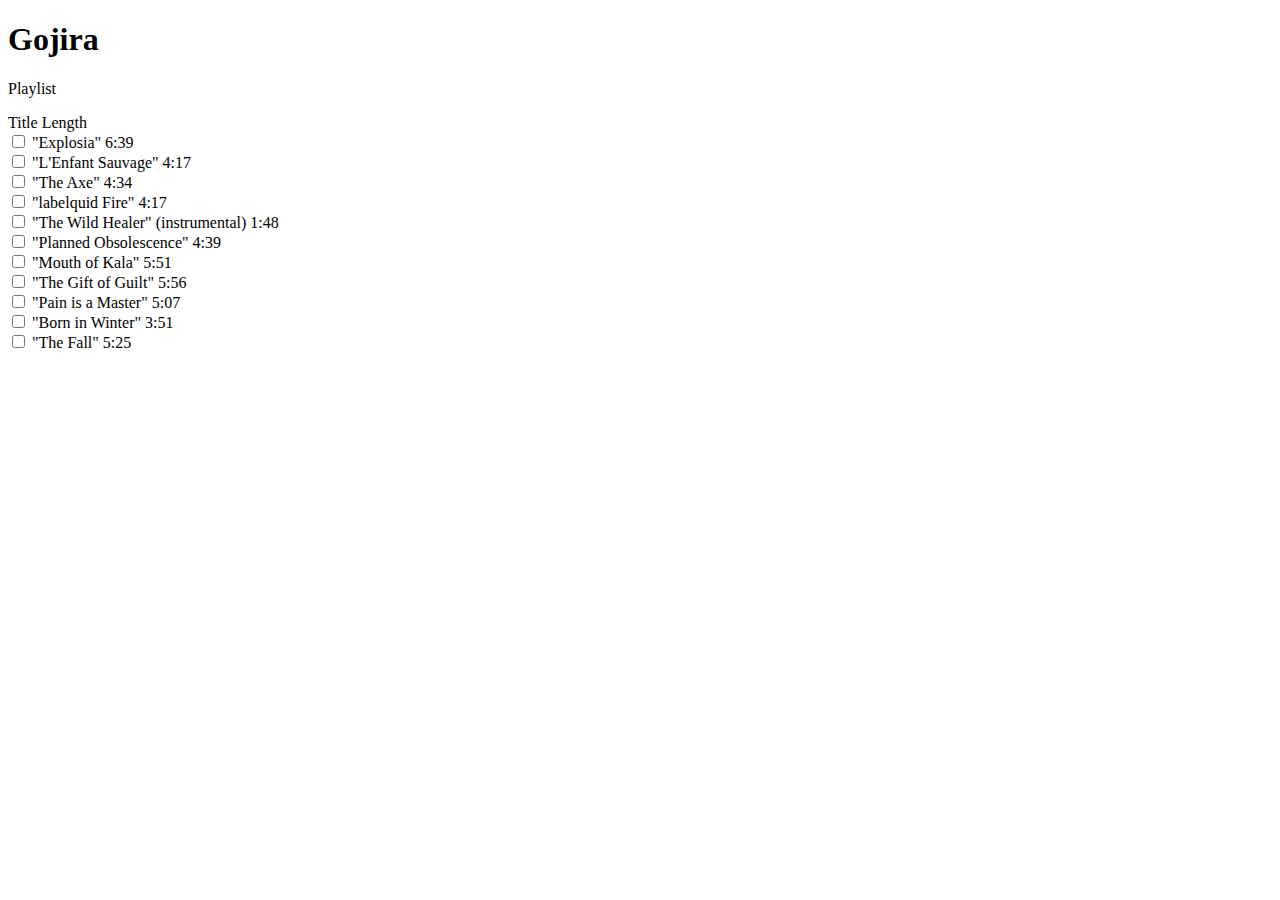
==== index.html @ 8d195bd8 "add working dragdrop function with keyboard" ====
<!DOCTYPE html>
<html lang="en">
<head>
    <meta charset="UTF-8">
    <meta name="viewport" content="width=device-width, initial-scale=1.0">
    <link rel="stylesheet" href="style.css">
    <title>Playlist Gojira</title>
</head>
<body>
    <h1>Gojira</h1>
    <p>Playlist</p>

    Title	Length
    <section>
        <label>
            <input type="checkbox" name="Explosia" id="Explosia">
            "Explosia"
            <span>6:39</span>
        </label>
        <label>
            <input type="checkbox" name="L'Enfant Sauvage" id="L'Enfant Sauvage">
            "L'Enfant Sauvage"
            <span>4:17</span>
        </label>
        <label>
            <input type="checkbox" name="The Axe" id="The Axe">
            "The Axe"
            <span>4:34</span>
        </label>
        <label>
            <input type="checkbox" name="labelquid Fire" id="labelquid Fire">
            "labelquid Fire"
            <span>4:17</span>
        </label>
        <label>
            <input type="checkbox" name="The Wild Healer" (instrumental) id="The Wild Healer" (instrumental)>
            "The Wild Healer" (instrumental)
            <span>1:48</span>
        </label>
        <label>
            <input type="checkbox" name="Planned Obsolescence" id="Planned Obsolescence">
            "Planned Obsolescence"
            <span>4:39</span>
        </label>
        <label>
            <input type="checkbox" name="Mouth of Kala" id="Mouth of Kala">
            "Mouth of Kala"
            <span>5:51</span>
        </label>
        <label>
            <input type="checkbox" name="The Gift of Guilt" id="The Gift of Guilt">
            "The Gift of Guilt"
            <span>5:56</span>
        </label>
        <label>
            <input type="checkbox" name="Pain is a Master" id="Pain is a Master">
            "Pain is a Master"
            <span>5:07</span>
        </label>
        <label>
            <input type="checkbox" name="Born in Winter" id="Born in Winter">
            "Born in Winter"
            <span>3:51</span>
        </label>
        <label>
            <input type="checkbox" name="The Fall" id="The Fall">
            "The Fall"
            <span>5:25</span>
        </label>
    </section>
    <script src="main.js"></script>
</body>
</html>
---- style.css ----
input[type="checkbox"]:focus-within,
input[type="checkbox"]:focus{
    box-shadow: 0 0 0 3px rgba(66,153,225,.5);
}

section {
    display: flex;
    flex-direction: column;
}

label {
    background-color: #fff;
}
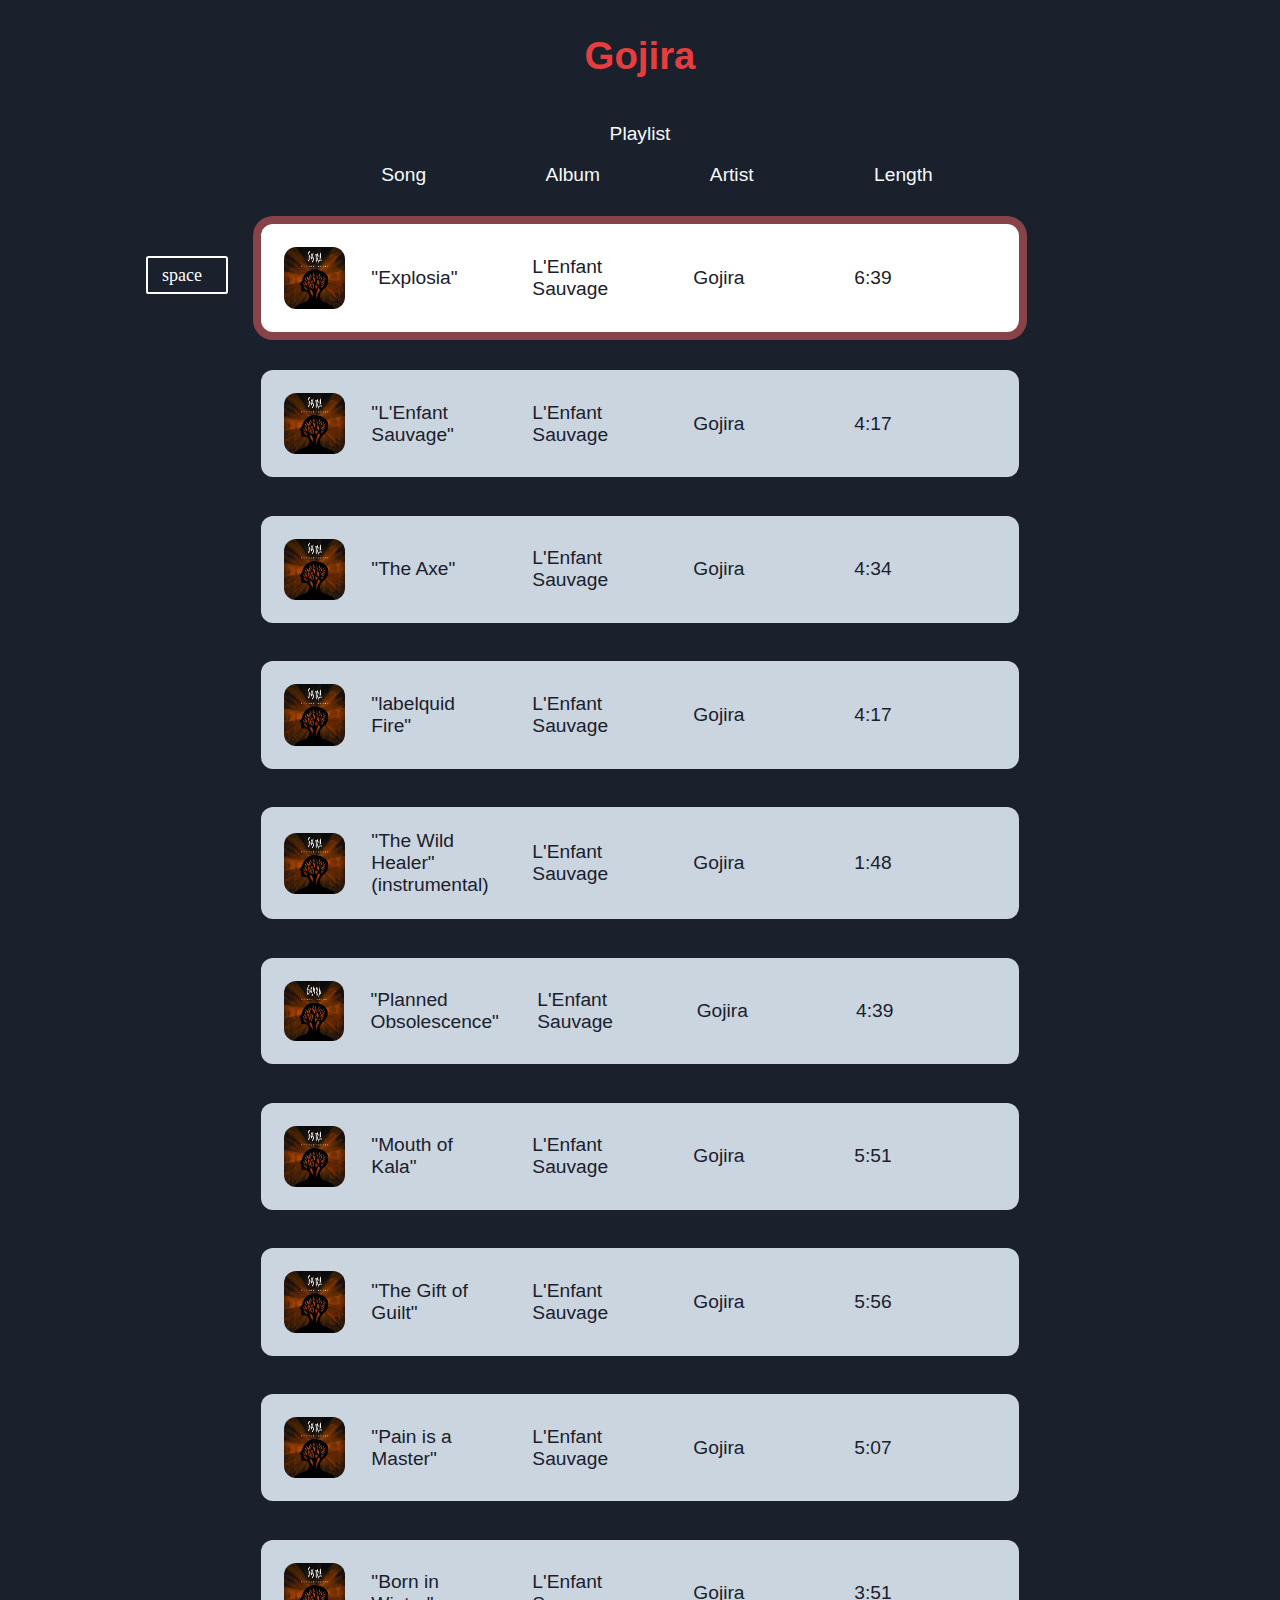
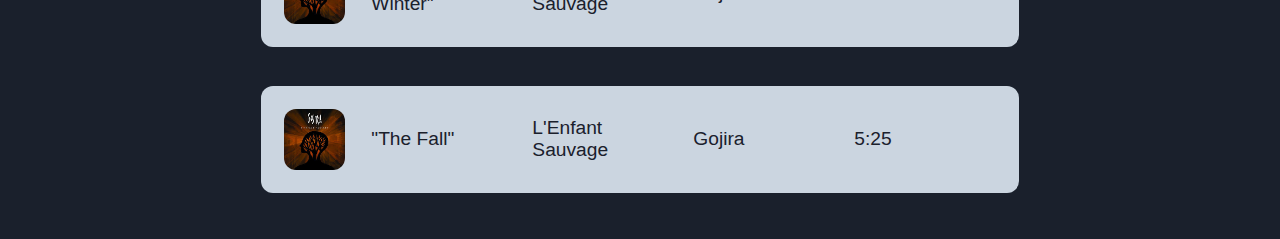
==== commit acfc1a36: "edit styling and add click event" ====
--- a/index.html
+++ b/index.html
@@ -1,73 +1,139 @@
 <!DOCTYPE html>
 <html lang="en">
+
 <head>
     <meta charset="UTF-8">
     <meta name="viewport" content="width=device-width, initial-scale=1.0">
     <link rel="stylesheet" href="style.css">
     <title>Playlist Gojira</title>
 </head>
+
 <body>
-    <h1>Gojira</h1>
-    <p>Playlist</p>
+    <main>
+        <h1>Gojira</h1>
+        <p>Playlist</p>
 
-    Title	Length
-    <section>
-        <label>
-            <input type="checkbox" name="Explosia" id="Explosia">
-            "Explosia"
-            <span>6:39</span>
-        </label>
-        <label>
-            <input type="checkbox" name="L'Enfant Sauvage" id="L'Enfant Sauvage">
-            "L'Enfant Sauvage"
-            <span>4:17</span>
-        </label>
-        <label>
-            <input type="checkbox" name="The Axe" id="The Axe">
-            "The Axe"
-            <span>4:34</span>
-        </label>
-        <label>
-            <input type="checkbox" name="labelquid Fire" id="labelquid Fire">
-            "labelquid Fire"
-            <span>4:17</span>
-        </label>
-        <label>
-            <input type="checkbox" name="The Wild Healer" (instrumental) id="The Wild Healer" (instrumental)>
-            "The Wild Healer" (instrumental)
-            <span>1:48</span>
-        </label>
-        <label>
-            <input type="checkbox" name="Planned Obsolescence" id="Planned Obsolescence">
-            "Planned Obsolescence"
-            <span>4:39</span>
-        </label>
-        <label>
-            <input type="checkbox" name="Mouth of Kala" id="Mouth of Kala">
-            "Mouth of Kala"
-            <span>5:51</span>
-        </label>
-        <label>
-            <input type="checkbox" name="The Gift of Guilt" id="The Gift of Guilt">
-            "The Gift of Guilt"
-            <span>5:56</span>
-        </label>
-        <label>
-            <input type="checkbox" name="Pain is a Master" id="Pain is a Master">
-            "Pain is a Master"
-            <span>5:07</span>
-        </label>
-        <label>
-            <input type="checkbox" name="Born in Winter" id="Born in Winter">
-            "Born in Winter"
-            <span>3:51</span>
-        </label>
-        <label>
-            <input type="checkbox" name="The Fall" id="The Fall">
-            "The Fall"
-            <span>5:25</span>
-        </label>
-    </section>
+        <header>
+            <span></span>
+            <span>Song</span>
+            <span>Album</span>
+            <span>Artist</span>
+            <span>Length</span>
+        </header>
+        <section>
+            <label>
+                <img src="img/lenfant-sauvage-album.jpeg" alt="L'enfant sauvage album cover">
+                <input type="checkbox" name="Explosia" id="Explosia">
+
+                <span>"Explosia"</span>
+                <span>L'Enfant Sauvage</span>
+
+                <span>Gojira</span>
+                <span>6:39</span>
+            </label>
+            <label>
+                <img src="img/lenfant-sauvage-album.jpeg" alt="L'enfant sauvage album cover">
+                <input type="checkbox" name="L'Enfant Sauvage" id="L'Enfant Sauvage">
+
+                <span>"L'Enfant Sauvage"</span>
+                <span>L'Enfant Sauvage</span>
+
+                <span>Gojira</span>
+                <span>4:17</span>
+            </label>
+            <label>
+                <img src="img/lenfant-sauvage-album.jpeg" alt="L'enfant sauvage album cover">
+                <input type="checkbox" name="The Axe" id="The Axe">
+
+                <span>"The Axe"</span>
+                <span>L'Enfant Sauvage</span>
+
+                <span>Gojira</span>
+                <span>4:34</span>
+            </label>
+            <label>
+                <img src="img/lenfant-sauvage-album.jpeg" alt="L'enfant sauvage album cover">
+                <input type="checkbox" name="labelquid Fire" id="labelquid Fire">
+
+                <span>"labelquid Fire"</span>
+                <span>L'Enfant Sauvage</span>
+
+                <span>Gojira</span>
+                <span>4:17</span>
+            </label>
+            <label>
+                <img src="img/lenfant-sauvage-album.jpeg" alt="L'enfant sauvage album cover">
+                <input type="checkbox" name="The Wild Healer" (instrumental) id="The Wild Healer" (instrumental)>
+
+                <span>"The Wild Healer" (instrumental)</span>
+                <span>L'Enfant Sauvage</span>
+
+                <span>Gojira</span>
+                <span>1:48</span>
+            </label>
+            <label>
+                <img src="img/lenfant-sauvage-album.jpeg" alt="L'enfant sauvage album cover">
+                <input type="checkbox" name="Planned Obsolescence" id="Planned Obsolescence">
+
+                <span>"Planned Obsolescence"</span>
+                <span>L'Enfant Sauvage</span>
+
+                <span>Gojira</span>
+                <span>4:39</span>
+            </label>
+            <label>
+                <img src="img/lenfant-sauvage-album.jpeg" alt="L'enfant sauvage album cover">
+                <input type="checkbox" name="Mouth of Kala" id="Mouth of Kala">
+
+                <span>"Mouth of Kala"</span>
+                <span>L'Enfant Sauvage</span>
+
+                <span>Gojira</span>
+                <span>5:51</span>
+            </label>
+            <label>
+                <img src="img/lenfant-sauvage-album.jpeg" alt="L'enfant sauvage album cover">
+                <input type="checkbox" name="The Gift of Guilt" id="The Gift of Guilt">
+
+                <span>"The Gift of Guilt"</span>
+                <span>L'Enfant Sauvage</span>
+
+                <span>Gojira</span>
+                <span>5:56</span>
+            </label>
+            <label>
+                <img src="img/lenfant-sauvage-album.jpeg" alt="L'enfant sauvage album cover">
+                <input type="checkbox" name="Pain is a Master" id="Pain is a Master">
+
+                <span>"Pain is a Master"</span>
+                <span>L'Enfant Sauvage</span>
+
+                <span>Gojira</span>
+                <span>5:07</span>
+            </label>
+            <label>
+                <img src="img/lenfant-sauvage-album.jpeg" alt="L'enfant sauvage album cover">
+                <input type="checkbox" name="Born in Winter" id="Born in Winter">
+
+                <span>"Born in Winter"</span>
+                <span>L'Enfant Sauvage</span>
+
+                <span>Gojira</span>
+                <span>3:51</span>
+            </label>
+            <label>
+                <img src="img/lenfant-sauvage-album.jpeg" alt="L'enfant sauvage album cover">
+                <input type="checkbox" name="The Fall" id="The Fall">
+
+                <span>"The Fall"</span>
+                <span>L'Enfant Sauvage</span>
+
+                <span>Gojira</span>
+                <span>5:25</span>
+            </label>
+        </section>
+    </main>
     <script src="main.js"></script>
 </body>
+
 </html>--- a/style.css
+++ b/style.css
@@ -1,13 +1,184 @@
-input[type="checkbox"]:focus-within,
-input[type="checkbox"]:focus{
-    box-shadow: 0 0 0 3px rgba(66,153,225,.5);
+:root {
+    --grey-000: #ffffff;
+    --grey-100: #F7FAFC;
+    --grey-400: #CBD5E0;
+    --grey-800: #2D3748;
+    --grey-900: #1A202C;
+    --red-600: #E53E3E;
+    --green-500: #38A169;
+}
+
+:focus{
+    box-shadow: 0 0 0 8px rgba(245,101,101,.5);
+}
+
+body {
+    background-color: var(--grey-900);
+    font-family: Arial, Helvetica, sans-serif;
+    color: var(--grey-100);
+    font-size: 1.2em;
+}
+
+h1 {
+    color: var(--red-600);
+}
+
+header {
+    display: flex;
+    padding: 0 2em;
+}
+
+header span:first-child {
+    flex: 1;
+    width: 3em;
+}
+
+header span {
+    /* margin-left: auto; */
+    padding: 0 1em;
+    flex: 2;
 }
 
 section {
     display: flex;
     flex-direction: column;
+    margin: 1em;
+}
+
+section:focus-within label{
+    background-color: var(--grey-400);
+}
+
+section label:focus-within {
+    background-color: var(--grey-000);
+    box-shadow: 0 0 0 8px rgba(245,101,101,.5);
+}
+
+section label:first-of-type:focus-within:before {
+    content: url('img/spacebar.svg');
+    width: 100%;
+    height: 100%;
+    left: -6em;
+    position: absolute;
+    display: flex;
+    align-items: center;
+}
+
+section label[for]:focus{
+    box-shadow: 0 0 0 8px rgba(245,101,101,.5);
+}
+
+section label:focus-within:before {
+    content: url('img/arrow-left.svg');
+    width: 100%;
+    height: 100%;
+    left: -4em;
+    position: absolute;
+    display: flex;
+    align-items: center;
+}
+
+section label[for]:before {
+    content: '<';
+    display: block;
+    width: 100%;
+    height: 100%;
 }
 
 label {
-    background-color: #fff;
+    background-color: var(--grey-000);
+    border-radius: .625em;
+    color: var(--grey-900);
+    margin: 1em 0;
+    padding: 1.2em;
+    display: flex;
+    position: relative;
+    align-items: center;
+    left: 0;
+    transition: all 1s ease;
+}
+
+label.active {
+    left: -2em;
+    border: 4px solid var(--green-500);
+    box-shadow: 0 0 0 8px rgba(56, 161, 105,.4);
+}
+
+label.active:focus-within {
+    box-shadow: 0 0 0 8px rgba(56, 161, 105,.4);
+}
+
+label.active:focus-within:before {
+    content: url('img/arrow-up-down.svg');
+    width: 100%;
+    height: 100%;
+    left: -4em;
+    position: absolute;
+    display: flex;
+    align-items: center;
+}
+
+/* label.active:after {
+    content: '';
+    background: #2D3748;
+    border: 4px solid #718096;
+    border-radius: .625em;
+    display: block;
+    height: 100%;
+    width: 100%;
+} */
+
+label img {
+    border-radius: .625em;
+    width: 3em;
+    flex: 1;
+}
+
+label span {
+    flex: 2;
+    padding: 0 1em;
+}
+
+label input {
+    opacity: 0;
+    width: 0;
+}
+
+input:checked:before{
+    /* background-color: var(--grey-000); */
+    border: 2px solid var(--green-500);
+    box-shadow: 0 0 0 3px rgba(56, 161, 105,.5);
+    content: '';
+    display: block;
+    width: 100%;
+    height: 100%;
+    position: absolute;
+    left: 0;
+    bottom: 0;
+    border-radius: 1em;
+    box-sizing: border-box;
+}
+@media screen and (min-width: 48em) {
+    main {
+        display: flex;
+        flex-direction: column;
+        justify-content: center;
+        align-items: center;
+    }
+    header {
+        width: 60%;
+    }
+    section {
+        width: 60%;
+    }
+}
+
+@keyframes slide {
+    100% { left: -2em; }
+}
+
+@keyframes slide-in {
+    100% {
+        left: 0;
+    }
 }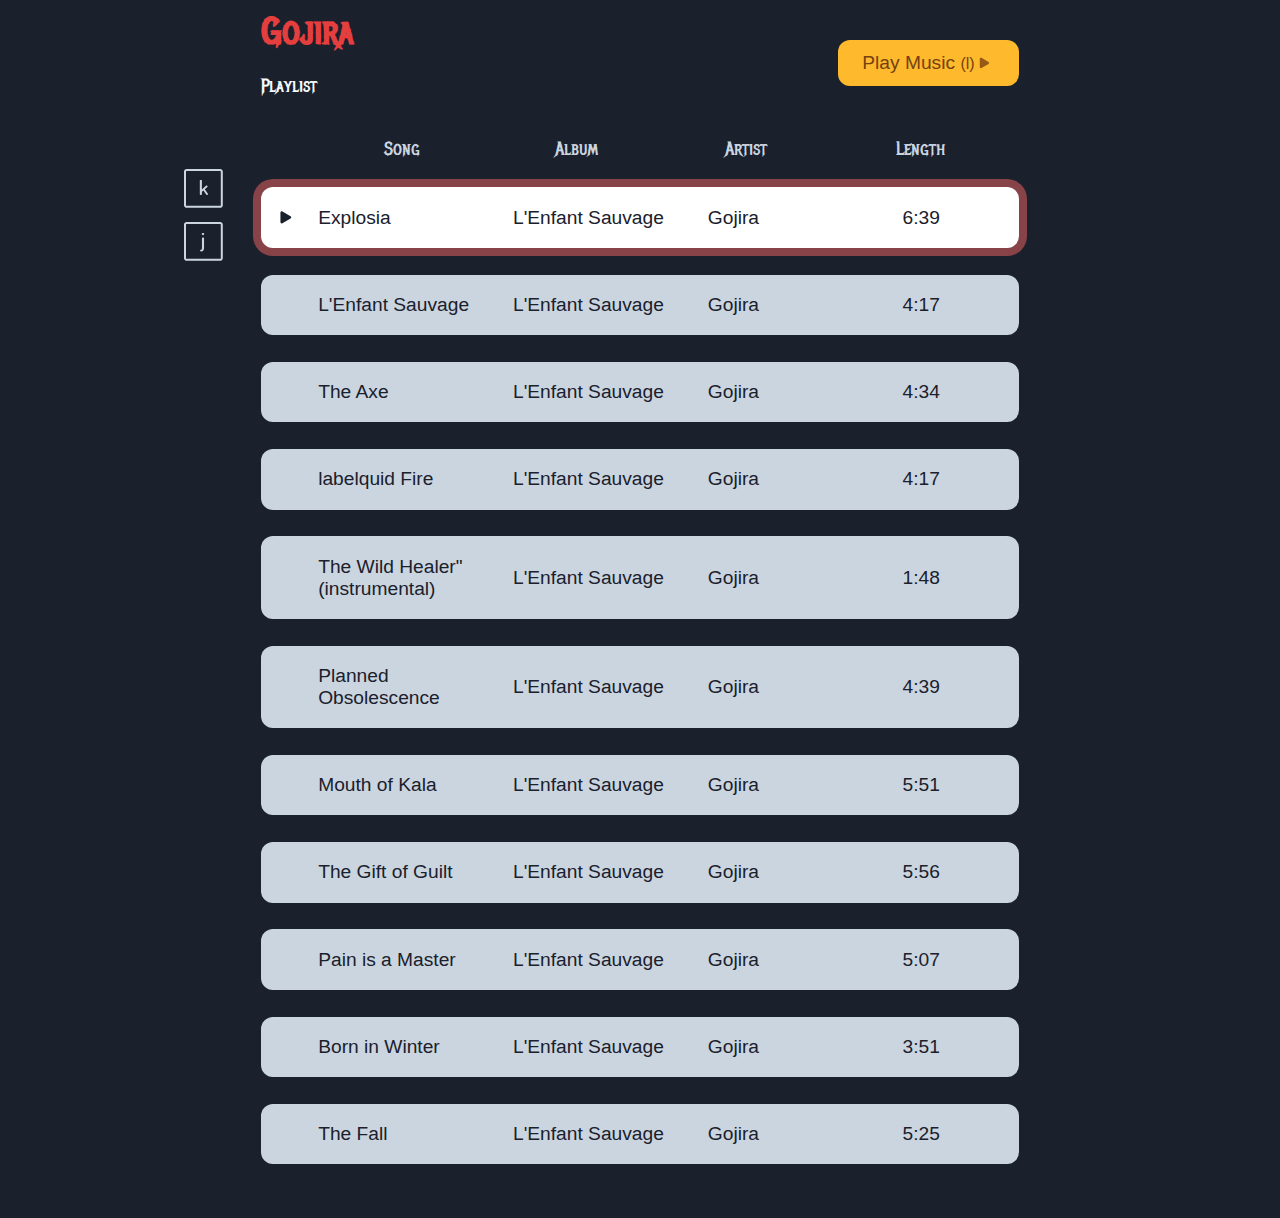
==== commit 7c3ff9cc: "add play music function and edit shortcuts" ====
--- a/index.html
+++ b/index.html
@@ -10,127 +10,187 @@
 
 <body>
     <main>
-        <h1>Gojira</h1>
-        <p>Playlist</p>
+        <header>
+            <div>
+                <h1>Gojira</h1>
+                <p>Playlist</p>
+            </div>
+            <button class="play">Play Music <small>(l)</small><img src="assets/img/play.svg" alt="play icon"></button>
+        </header>
 
-        <header>
-            <span></span>
-            <span>Song</span>
-            <span>Album</span>
-            <span>Artist</span>
-            <span>Length</span>
-        </header>
         <section>
-            <label>
-                <img src="img/lenfant-sauvage-album.jpeg" alt="L'enfant sauvage album cover">
-                <input type="checkbox" name="Explosia" id="Explosia">
+            <header>
+                <span></span>
+                <span>Song</span>
+                <span>Album</span>
+                <span>Artist</span>
+                <span>Length</span>
+            </header>
+            <div>
+                <label>
+                    <img src="assets/img/playcard.svg" alt="play button">
+                    <audio>
+                        <source src="assets/audio/gojira-explosia.mp3" type="audio/mpeg">
+                        Your browser does not support the audio element.
+                    </audio>
+                    
+                    <input type="checkbox" name="Explosia" id="Explosia">
+                    <span>Explosia</span>
+                    <span>L'Enfant Sauvage</span>
+                    <span>Gojira</span>
+                    <span>6:39</span>
+                </label>
+                <label>
+                    <img src="assets/img/playcard.svg" alt="play button">
+                    <audio>
+                        <source src="assets/audio/gojira-lenfant-sauvage.mp3" type="audio/mpeg">
+                        Your browser does not support the audio element.
+                    </audio>
 
-                <span>"Explosia"</span>
-                <span>L'Enfant Sauvage</span>
+                    <input type="checkbox" name="L'Enfant Sauvage" id="L'Enfant Sauvage">
 
-                <span>Gojira</span>
-                <span>6:39</span>
-            </label>
-            <label>
-                <img src="img/lenfant-sauvage-album.jpeg" alt="L'enfant sauvage album cover">
-                <input type="checkbox" name="L'Enfant Sauvage" id="L'Enfant Sauvage">
+                    <span>L'Enfant Sauvage</span>
+                    <span>L'Enfant Sauvage</span>
 
-                <span>"L'Enfant Sauvage"</span>
-                <span>L'Enfant Sauvage</span>
+                    <span>Gojira</span>
+                    <span>4:17</span>
+                </label>
+                <label>
+                    <img src="assets/img/playcard.svg" alt="play button">
+                    <audio>
+                        <source src="assets/audio/gojira-explosia.mp3" type="audio/mpeg">
+                        Your browser does not support the audio element.
+                    </audio>
 
-                <span>Gojira</span>
-                <span>4:17</span>
-            </label>
-            <label>
-                <img src="img/lenfant-sauvage-album.jpeg" alt="L'enfant sauvage album cover">
-                <input type="checkbox" name="The Axe" id="The Axe">
+                    <input type="checkbox" name="The Axe" id="The Axe">
 
-                <span>"The Axe"</span>
-                <span>L'Enfant Sauvage</span>
+                    <span>The Axe</span>
+                    <span>L'Enfant Sauvage</span>
 
-                <span>Gojira</span>
-                <span>4:34</span>
-            </label>
-            <label>
-                <img src="img/lenfant-sauvage-album.jpeg" alt="L'enfant sauvage album cover">
-                <input type="checkbox" name="labelquid Fire" id="labelquid Fire">
+                    <span>Gojira</span>
+                    <span>4:34</span>
+                </label>
+                <label>
+                    <img src="assets/img/playcard.svg" alt="play button">
+                    <audio>
+                        <source src="assets/audio/gojira-explosia.mp3" type="audio/mpeg">
+                        Your browser does not support the audio element.
+                    </audio>
 
-                <span>"labelquid Fire"</span>
-                <span>L'Enfant Sauvage</span>
+                    <input type="checkbox" name="labelquid Fire" id="labelquid Fire">
 
-                <span>Gojira</span>
-                <span>4:17</span>
-            </label>
-            <label>
-                <img src="img/lenfant-sauvage-album.jpeg" alt="L'enfant sauvage album cover">
-                <input type="checkbox" name="The Wild Healer" (instrumental) id="The Wild Healer" (instrumental)>
+                    <span>labelquid Fire</span>
+                    <span>L'Enfant Sauvage</span>
 
-                <span>"The Wild Healer" (instrumental)</span>
-                <span>L'Enfant Sauvage</span>
+                    <span>Gojira</span>
+                    <span>4:17</span>
+                </label>
+                <label>
+                    <img src="assets/img/playcard.svg" alt="play button">
+                    <audio>
+                        <source src="assets/audio/gojira-explosia.mp3" type="audio/mpeg">
+                        Your browser does not support the audio element.
+                    </audio>
 
-                <span>Gojira</span>
-                <span>1:48</span>
-            </label>
-            <label>
-                <img src="img/lenfant-sauvage-album.jpeg" alt="L'enfant sauvage album cover">
-                <input type="checkbox" name="Planned Obsolescence" id="Planned Obsolescence">
+                    <input type="checkbox" name="The Wild Healer" (instrumental) id="The Wild Healer" (instrumental)>
 
-                <span>"Planned Obsolescence"</span>
-                <span>L'Enfant Sauvage</span>
+                    <span>The Wild Healer" (instrumental)</span>
+                    <span>L'Enfant Sauvage</span>
 
-                <span>Gojira</span>
-                <span>4:39</span>
-            </label>
-            <label>
-                <img src="img/lenfant-sauvage-album.jpeg" alt="L'enfant sauvage album cover">
-                <input type="checkbox" name="Mouth of Kala" id="Mouth of Kala">
+                    <span>Gojira</span>
+                    <span>1:48</span>
+                </label>
+                <label>
+                    <img src="assets/img/playcard.svg" alt="play button">
+                    <audio>
+                        <source src="assets/audio/gojira-explosia.mp3" type="audio/mpeg">
+                        Your browser does not support the audio element.
+                    </audio>
 
-                <span>"Mouth of Kala"</span>
-                <span>L'Enfant Sauvage</span>
+                    <input type="checkbox" name="Planned Obsolescence" id="Planned Obsolescence">
 
-                <span>Gojira</span>
-                <span>5:51</span>
-            </label>
-            <label>
-                <img src="img/lenfant-sauvage-album.jpeg" alt="L'enfant sauvage album cover">
-                <input type="checkbox" name="The Gift of Guilt" id="The Gift of Guilt">
+                    <span>Planned Obsolescence</span>
+                    <span>L'Enfant Sauvage</span>
 
-                <span>"The Gift of Guilt"</span>
-                <span>L'Enfant Sauvage</span>
+                    <span>Gojira</span>
+                    <span>4:39</span>
+                </label>
+                <label>
+                    <img src="assets/img/playcard.svg" alt="play button">
+                    <audio>
+                        <source src="assets/audio/gojira-explosia.mp3" type="audio/mpeg">
+                        Your browser does not support the audio element.
+                    </audio>
 
-                <span>Gojira</span>
-                <span>5:56</span>
-            </label>
-            <label>
-                <img src="img/lenfant-sauvage-album.jpeg" alt="L'enfant sauvage album cover">
-                <input type="checkbox" name="Pain is a Master" id="Pain is a Master">
+                    <input type="checkbox" name="Mouth of Kala" id="Mouth of Kala">
 
-                <span>"Pain is a Master"</span>
-                <span>L'Enfant Sauvage</span>
+                    <span>Mouth of Kala</span>
+                    <span>L'Enfant Sauvage</span>
 
-                <span>Gojira</span>
-                <span>5:07</span>
-            </label>
-            <label>
-                <img src="img/lenfant-sauvage-album.jpeg" alt="L'enfant sauvage album cover">
-                <input type="checkbox" name="Born in Winter" id="Born in Winter">
+                    <span>Gojira</span>
+                    <span>5:51</span>
+                </label>
+                <label>
+                    <img src="assets/img/playcard.svg" alt="play button">
+                    <audio>
+                        <source src="assets/audio/gojira-explosia.mp3" type="audio/mpeg">
+                        Your browser does not support the audio element.
+                    </audio>
 
-                <span>"Born in Winter"</span>
-                <span>L'Enfant Sauvage</span>
+                    <input type="checkbox" name="The Gift of Guilt" id="The Gift of Guilt">
 
-                <span>Gojira</span>
-                <span>3:51</span>
-            </label>
-            <label>
-                <img src="img/lenfant-sauvage-album.jpeg" alt="L'enfant sauvage album cover">
-                <input type="checkbox" name="The Fall" id="The Fall">
+                    <span>The Gift of Guilt</span>
+                    <span>L'Enfant Sauvage</span>
 
-                <span>"The Fall"</span>
-                <span>L'Enfant Sauvage</span>
+                    <span>Gojira</span>
+                    <span>5:56</span>
+                </label>
+                <label>
+                    <img src="assets/img/playcard.svg" alt="play button">
+                    <audio>
+                        <source src="assets/audio/gojira-explosia.mp3" type="audio/mpeg">
+                        Your browser does not support the audio element.
+                    </audio>
 
-                <span>Gojira</span>
-                <span>5:25</span>
-            </label>
+                    <input type="checkbox" name="Pain is a Master" id="Pain is a Master">
+
+                    <span>Pain is a Master</span>
+                    <span>L'Enfant Sauvage</span>
+
+                    <span>Gojira</span>
+                    <span>5:07</span>
+                </label>
+                <label>
+                    <img src="assets/img/playcard.svg" alt="play button">
+                    <audio>
+                        <source src="assets/audio/gojira-explosia.mp3" type="audio/mpeg">
+                        Your browser does not support the audio element.
+                    </audio>
+
+                    <input type="checkbox" name="Born in Winter" id="Born in Winter">
+
+                    <span>Born in Winter</span>
+                    <span>L'Enfant Sauvage</span>
+
+                    <span>Gojira</span>
+                    <span>3:51</span>
+                </label>
+                <label>
+                    <img src="assets/img/playcard.svg" alt="play button">
+                    <audio>
+                        <source src="assets/audio/gojira-explosia.mp3" type="audio/mpeg">
+                        Your browser does not support the audio element.
+                    </audio>
+
+                    <input type="checkbox" name="The Fall" id="The Fall">
+
+                    <span>The Fall</span>
+                    <span>L'Enfant Sauvage</span>
+
+                    <span>Gojira</span>
+                    <span>5:25</span>
+                </label>
+            </div>
         </section>
     </main>
     <script src="main.js"></script>
--- a/style.css
+++ b/style.css
@@ -1,3 +1,5 @@
+@import url('https://fonts.googleapis.com/css2?family=Metal+Mania&display=swap');
+
 :root {
     --grey-000: #ffffff;
     --grey-100: #F7FAFC;
@@ -6,10 +8,12 @@
     --grey-900: #1A202C;
     --red-600: #E53E3E;
     --green-500: #38A169;
+    --yellow-500: #FFB92D;
 }
 
 :focus{
     box-shadow: 0 0 0 8px rgba(245,101,101,.5);
+    outline: none;
 }
 
 body {
@@ -21,22 +25,53 @@
 
 h1 {
     color: var(--red-600);
+    font-family: 'Metal Mania', cursive;
+    margin: 0;
 }
 
 header {
+    align-items: center;
     display: flex;
     padding: 0 2em;
+    font-family: 'Metal Mania', cursive;
+}
+
+header div {
+    flex: 1;
+}
+
+header button {
+    background: var(--yellow-500);
+    border: none;
+    border-radius: .625em;
+    color: #744210;
+    font-size: 1em;
+    padding: .625em 1.250em;
+}
+
+header button:focus {
+    box-shadow: 0 0 0 7px rgba(255,206,108,0.40);
+}
+
+header button img {
+    padding: 0 .25em;
 }
 
 header span:first-child {
     flex: 1;
+    padding: 0;
     width: 3em;
 }
 
 header span {
     /* margin-left: auto; */
+    color: var(--grey-400);
     padding: 0 1em;
     flex: 2;
+}
+
+header span:last-child {
+    flex: 1;
 }
 
 section {
@@ -55,10 +90,20 @@
 }
 
 section label:first-of-type:focus-within:before {
-    content: url('img/spacebar.svg');
-    width: 100%;
-    height: 100%;
-    left: -6em;
+    content: url('assets/img/jk.svg');
+    width: 100%;
+    height: 100%;
+    left: -4em;
+    position: absolute;
+    display: flex;
+    align-items: center;
+}
+
+section label:nth-of-type(2):focus-within:before {
+    content: url('assets/img/p.svg');
+    width: 100%;
+    height: 100%;
+    left: -4em;
     position: absolute;
     display: flex;
     align-items: center;
@@ -69,28 +114,25 @@
 }
 
 section label:focus-within:before {
-    content: url('img/arrow-left.svg');
-    width: 100%;
-    height: 100%;
-    left: -4em;
-    position: absolute;
-    display: flex;
-    align-items: center;
-}
-
-section label[for]:before {
-    content: '<';
-    display: block;
-    width: 100%;
-    height: 100%;
+    content: url('assets/img/yank.svg');
+    width: 100%;
+    height: 100%;
+    left: -4em;
+    position: absolute;
+    display: flex;
+    align-items: center;
+}
+
+section label:focus-within img {
+    opacity: 1;
 }
 
 label {
     background-color: var(--grey-000);
     border-radius: .625em;
     color: var(--grey-900);
-    margin: 1em 0;
-    padding: 1.2em;
+    margin: 1.4em 0;
+    padding: 1em;
     display: flex;
     position: relative;
     align-items: center;
@@ -108,14 +150,23 @@
     box-shadow: 0 0 0 8px rgba(56, 161, 105,.4);
 }
 
-label.active:focus-within:before {
-    content: url('img/arrow-up-down.svg');
-    width: 100%;
-    height: 100%;
-    left: -4em;
-    position: absolute;
-    display: flex;
-    align-items: center;
+label.active:before,
+section label.active:focus-within:before {
+    content: url('assets/img/op.svg');
+    width: 100%;
+    height: 100%;
+    left: -4em;
+    position: absolute;
+    display: flex;
+    align-items: center;
+}
+
+label:focus img{
+    opacity: 1;
+}
+
+label.playing img {
+    opacity: 1;
 }
 
 /* label.active:after {
@@ -129,14 +180,18 @@
 } */
 
 label img {
-    border-radius: .625em;
-    width: 3em;
-    flex: 1;
+    opacity: 0;
+    transition: all .3s ease-in;
+    width: .625em;
 }
 
 label span {
     flex: 2;
     padding: 0 1em;
+}
+
+label span:last-child {
+    flex: 1;
 }
 
 label input {
@@ -158,6 +213,7 @@
     border-radius: 1em;
     box-sizing: border-box;
 }
+
 @media screen and (min-width: 48em) {
     main {
         display: flex;
@@ -165,7 +221,7 @@
         justify-content: center;
         align-items: center;
     }
-    header {
+    main > header {
         width: 60%;
     }
     section {
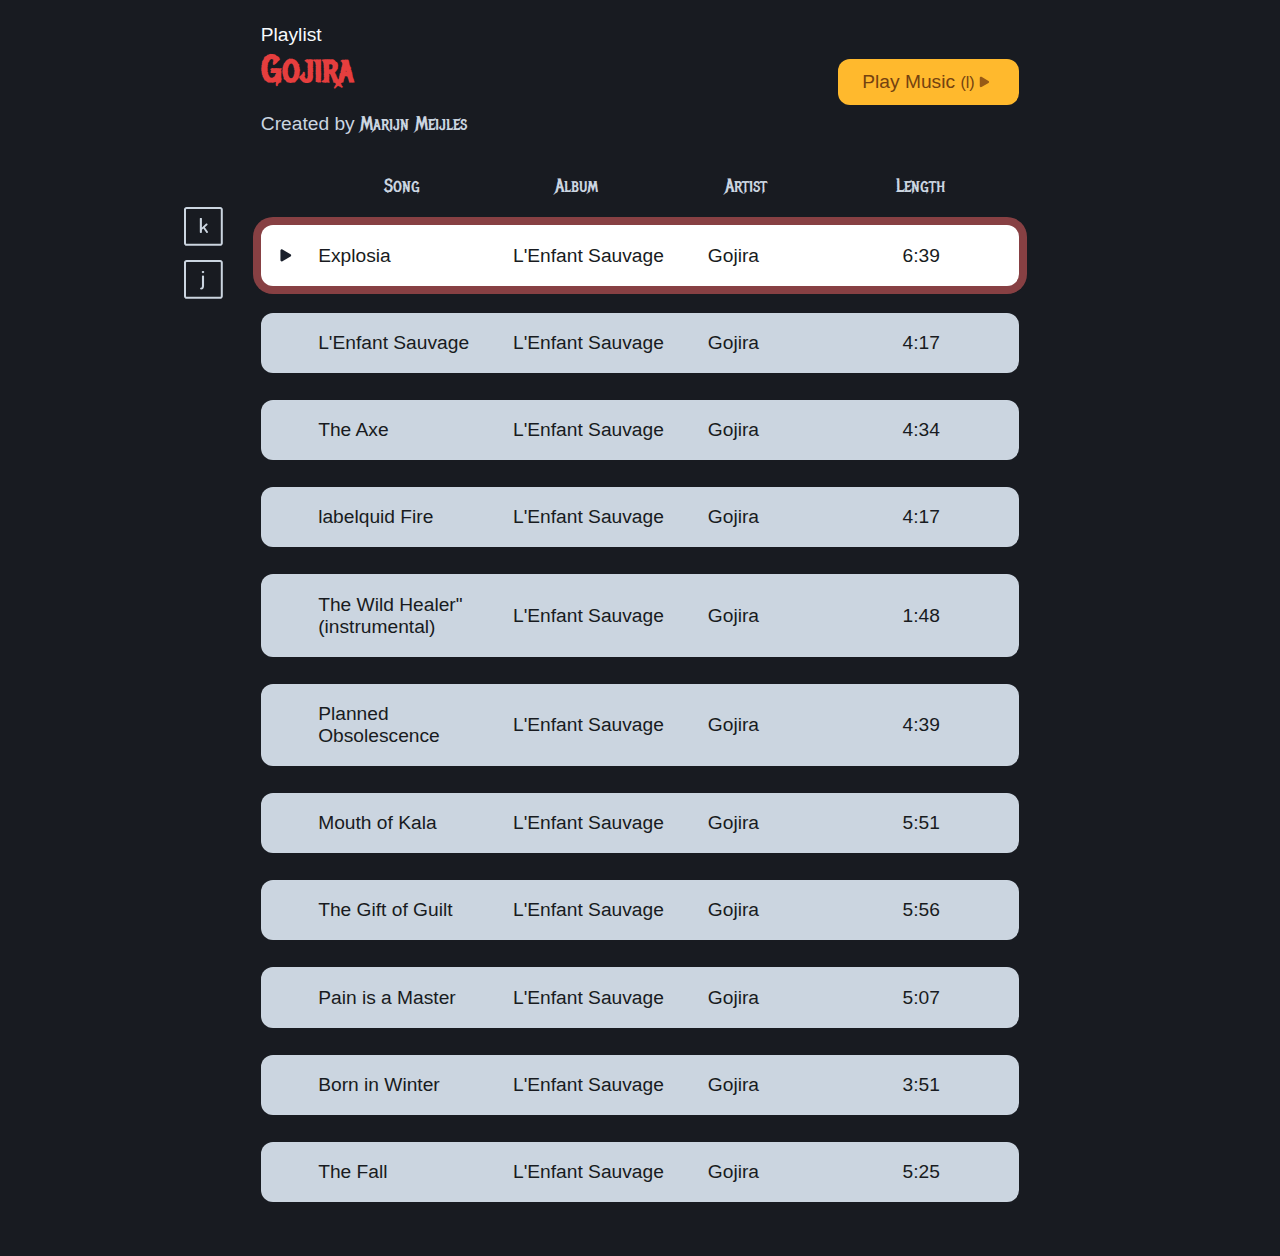
==== commit db733edb: "edit styling" ====
--- a/index.html
+++ b/index.html
@@ -12,8 +12,9 @@
     <main>
         <header>
             <div>
+                <h2>Playlist</h2>
                 <h1>Gojira</h1>
-                <p>Playlist</p>
+                <p>Created by <span>Marijn Meijles</span></p>
             </div>
             <button class="play">Play Music <small>(l)</small><img src="assets/img/play.svg" alt="play icon"></button>
         </header>
--- a/style.css
+++ b/style.css
@@ -5,7 +5,7 @@
     --grey-100: #F7FAFC;
     --grey-400: #CBD5E0;
     --grey-800: #2D3748;
-    --grey-900: #1A202C;
+    --grey-900: #181b21;
     --red-600: #E53E3E;
     --green-500: #38A169;
     --yellow-500: #FFB92D;
@@ -74,6 +74,23 @@
     flex: 1;
 }
 
+header h2 {
+    font-family: Arial, Helvetica, sans-serif;
+    font-weight: 300;
+    font-size: 1em;
+    margin-bottom: 0;
+}
+
+header p {
+    color: var(--grey-400);
+    font-size: 1em;
+    font-family: Arial, Helvetica, sans-serif;
+}
+
+header p span {
+    font-family: 'Metal Mania', cursive;
+}
+
 section {
     display: flex;
     flex-direction: column;
@@ -152,7 +169,7 @@
 
 label.active:before,
 section label.active:focus-within:before {
-    content: url('assets/img/op.svg');
+    content: url('assets/img/oi.svg');
     width: 100%;
     height: 100%;
     left: -4em;
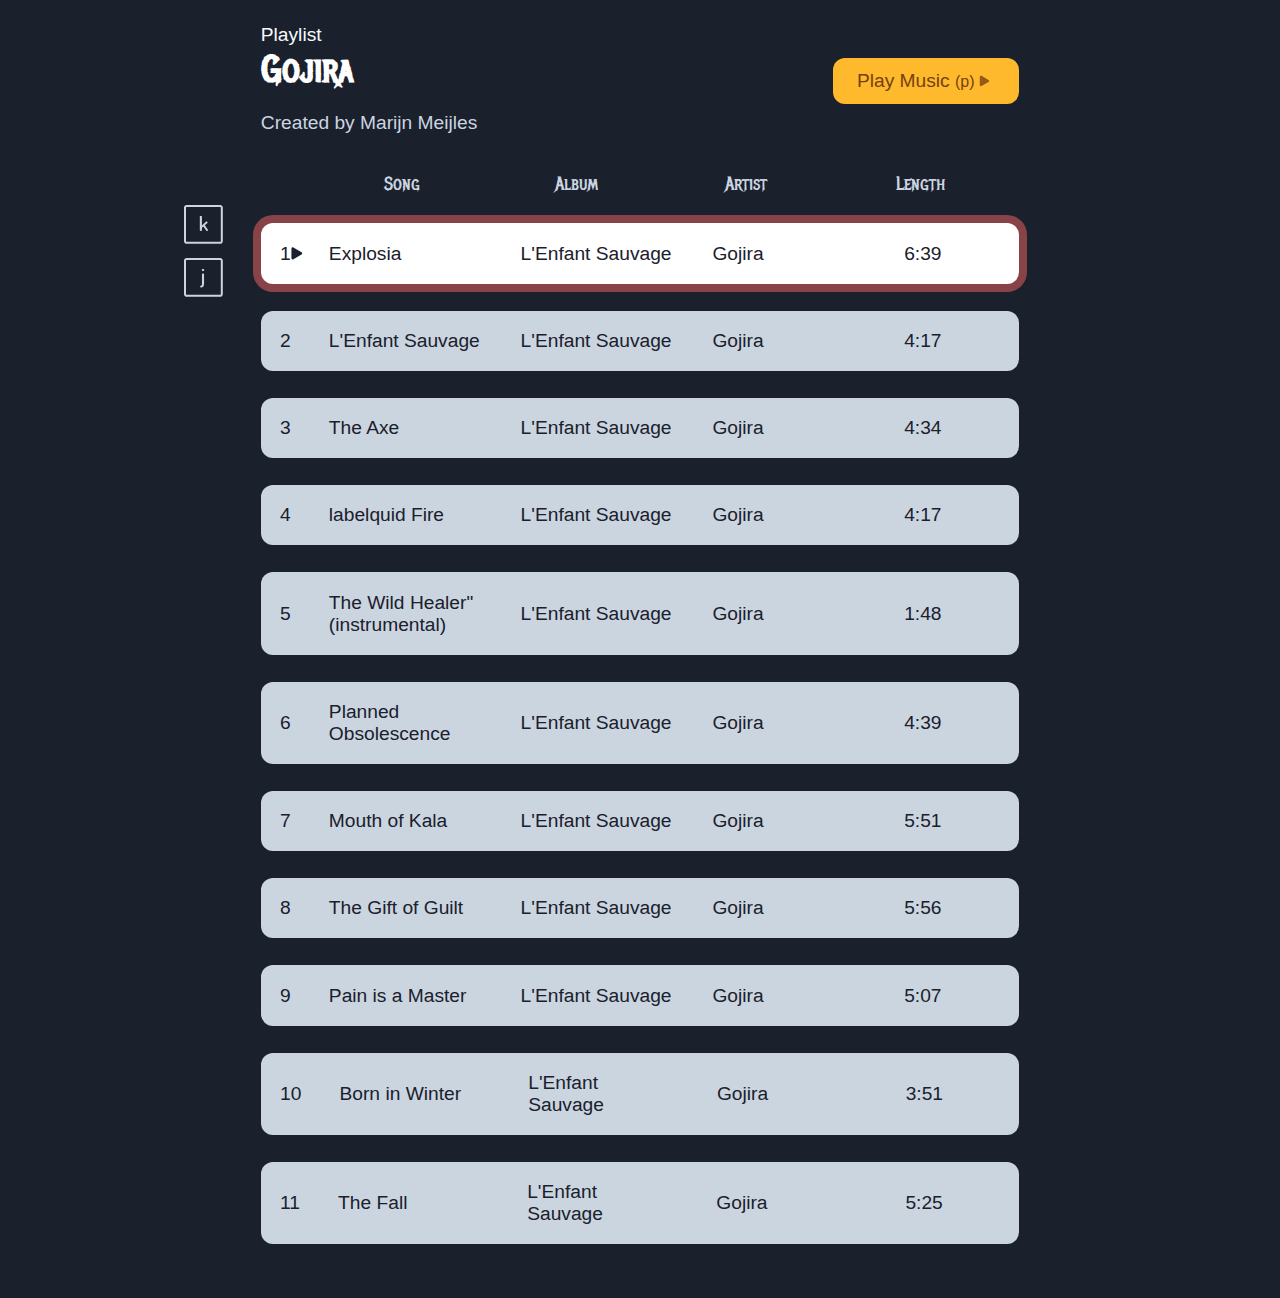
==== commit 2e642d6c: "add new commands and fix some issues" ====
--- a/index.html
+++ b/index.html
@@ -16,7 +16,7 @@
                 <h1>Gojira</h1>
                 <p>Created by <span>Marijn Meijles</span></p>
             </div>
-            <button class="play">Play Music <small>(l)</small><img src="assets/img/play.svg" alt="play icon"></button>
+            <button class="play">Play Music <small>(p)</small><img src="assets/img/play.svg" alt="play icon"></button>
         </header>
 
         <section>
@@ -27,8 +27,8 @@
                 <span>Artist</span>
                 <span>Length</span>
             </header>
-            <div>
-                <label>
+            <div class="playlist">
+                <label> 1
                     <img src="assets/img/playcard.svg" alt="play button">
                     <audio>
                         <source src="assets/audio/gojira-explosia.mp3" type="audio/mpeg">
@@ -41,7 +41,7 @@
                     <span>Gojira</span>
                     <span>6:39</span>
                 </label>
-                <label>
+                <label> 2
                     <img src="assets/img/playcard.svg" alt="play button">
                     <audio>
                         <source src="assets/audio/gojira-lenfant-sauvage.mp3" type="audio/mpeg">
@@ -56,7 +56,7 @@
                     <span>Gojira</span>
                     <span>4:17</span>
                 </label>
-                <label>
+                <label> 3
                     <img src="assets/img/playcard.svg" alt="play button">
                     <audio>
                         <source src="assets/audio/gojira-explosia.mp3" type="audio/mpeg">
@@ -71,7 +71,7 @@
                     <span>Gojira</span>
                     <span>4:34</span>
                 </label>
-                <label>
+                <label> 4
                     <img src="assets/img/playcard.svg" alt="play button">
                     <audio>
                         <source src="assets/audio/gojira-explosia.mp3" type="audio/mpeg">
@@ -86,7 +86,7 @@
                     <span>Gojira</span>
                     <span>4:17</span>
                 </label>
-                <label>
+                <label> 5
                     <img src="assets/img/playcard.svg" alt="play button">
                     <audio>
                         <source src="assets/audio/gojira-explosia.mp3" type="audio/mpeg">
@@ -101,7 +101,7 @@
                     <span>Gojira</span>
                     <span>1:48</span>
                 </label>
-                <label>
+                <label> 6
                     <img src="assets/img/playcard.svg" alt="play button">
                     <audio>
                         <source src="assets/audio/gojira-explosia.mp3" type="audio/mpeg">
@@ -116,7 +116,7 @@
                     <span>Gojira</span>
                     <span>4:39</span>
                 </label>
-                <label>
+                <label> 7
                     <img src="assets/img/playcard.svg" alt="play button">
                     <audio>
                         <source src="assets/audio/gojira-explosia.mp3" type="audio/mpeg">
@@ -131,7 +131,7 @@
                     <span>Gojira</span>
                     <span>5:51</span>
                 </label>
-                <label>
+                <label> 8
                     <img src="assets/img/playcard.svg" alt="play button">
                     <audio>
                         <source src="assets/audio/gojira-explosia.mp3" type="audio/mpeg">
@@ -146,7 +146,7 @@
                     <span>Gojira</span>
                     <span>5:56</span>
                 </label>
-                <label>
+                <label> 9
                     <img src="assets/img/playcard.svg" alt="play button">
                     <audio>
                         <source src="assets/audio/gojira-explosia.mp3" type="audio/mpeg">
@@ -161,7 +161,7 @@
                     <span>Gojira</span>
                     <span>5:07</span>
                 </label>
-                <label>
+                <label> 10
                     <img src="assets/img/playcard.svg" alt="play button">
                     <audio>
                         <source src="assets/audio/gojira-explosia.mp3" type="audio/mpeg">
@@ -176,7 +176,7 @@
                     <span>Gojira</span>
                     <span>3:51</span>
                 </label>
-                <label>
+                <label> 11
                     <img src="assets/img/playcard.svg" alt="play button">
                     <audio>
                         <source src="assets/audio/gojira-explosia.mp3" type="audio/mpeg">
--- a/style.css
+++ b/style.css
@@ -5,7 +5,7 @@
     --grey-100: #F7FAFC;
     --grey-400: #CBD5E0;
     --grey-800: #2D3748;
-    --grey-900: #181b21;
+    --grey-900: #1A202C;
     --red-600: #E53E3E;
     --green-500: #38A169;
     --yellow-500: #FFB92D;
@@ -21,12 +21,22 @@
     font-family: Arial, Helvetica, sans-serif;
     color: var(--grey-100);
     font-size: 1.2em;
+    transition: all .3s ease;
+}
+
+body.mood {
+    background-color: #181b21;
+}
+
+body.mood h1 {
+    color: var(--red-600);
 }
 
 h1 {
-    color: var(--red-600);
+    color: var(--grey-000);
     font-family: 'Metal Mania', cursive;
     margin: 0;
+    transition: all .3s ease;
 }
 
 header {
@@ -87,7 +97,7 @@
     font-family: Arial, Helvetica, sans-serif;
 }
 
-header p span {
+body.mood header p span {
     font-family: 'Metal Mania', cursive;
 }
 
@@ -106,6 +116,43 @@
     box-shadow: 0 0 0 8px rgba(245,101,101,.5);
 }
 
+section .playlist.active label.active:focus-within {
+    box-shadow: 0 0 0 8px rgba(56, 161, 105,.4);
+}
+
+section .playlist.active label:focus-within {
+    box-shadow: none;
+}
+
+section .playlist.active label:focus-within:before {
+    align-items: center;
+    content: url('assets/img/g.svg');
+    width: 100%;
+    height: 100%;
+    left: -4em;
+    position: absolute;
+    display: flex;
+    top: 2em;
+}
+
+section .playlist.active label.active:focus-within:before,
+section .playlist.active label.active:focus-within:after {
+    background-color: transparent;
+}
+
+section .playlist.active label:focus-within:after {
+    content: '';
+    display: block;
+    height: 3px;
+    position: absolute;
+    width: 100%;
+    bottom: -.8em;
+    border-radius: 1em;
+    background-color:var(--red-600);
+    left: 0;
+    right: 0;
+}
+
 section label:first-of-type:focus-within:before {
     content: url('assets/img/jk.svg');
     width: 100%;
@@ -116,21 +163,11 @@
     align-items: center;
 }
 
-section label:nth-of-type(2):focus-within:before {
-    content: url('assets/img/p.svg');
-    width: 100%;
-    height: 100%;
-    left: -4em;
-    position: absolute;
-    display: flex;
-    align-items: center;
-}
-
 section label[for]:focus{
     box-shadow: 0 0 0 8px rgba(245,101,101,.5);
 }
 
-section label:focus-within:before {
+section label:nth-child(2):focus-within:before {
     content: url('assets/img/yank.svg');
     width: 100%;
     height: 100%;
@@ -138,6 +175,10 @@
     position: absolute;
     display: flex;
     align-items: center;
+}
+
+section .playlist.active label:focus-within img {
+    opacity: 0;
 }
 
 section label:focus-within img {
@@ -163,11 +204,22 @@
     box-shadow: 0 0 0 8px rgba(56, 161, 105,.4);
 }
 
+section .playlist.active label.active:focus-within:before {
+    content: url('assets/img/jk.svg');
+    width: 100%;
+    height: 100%;
+    left: -4em;
+    top: auto;
+    position: absolute;
+    display: flex;
+    align-items: center;  
+}
+
 label.active:focus-within {
     box-shadow: 0 0 0 8px rgba(56, 161, 105,.4);
 }
 
-label.active:before,
+/* label.active:before, */
 section label.active:focus-within:before {
     content: url('assets/img/oi.svg');
     width: 100%;
@@ -180,6 +232,11 @@
 
 label:focus img{
     opacity: 1;
+}
+
+label.playing {
+    color: var(--red-600);
+    font-family: 'Metal Mania', cursive;
 }
 
 label.playing img {
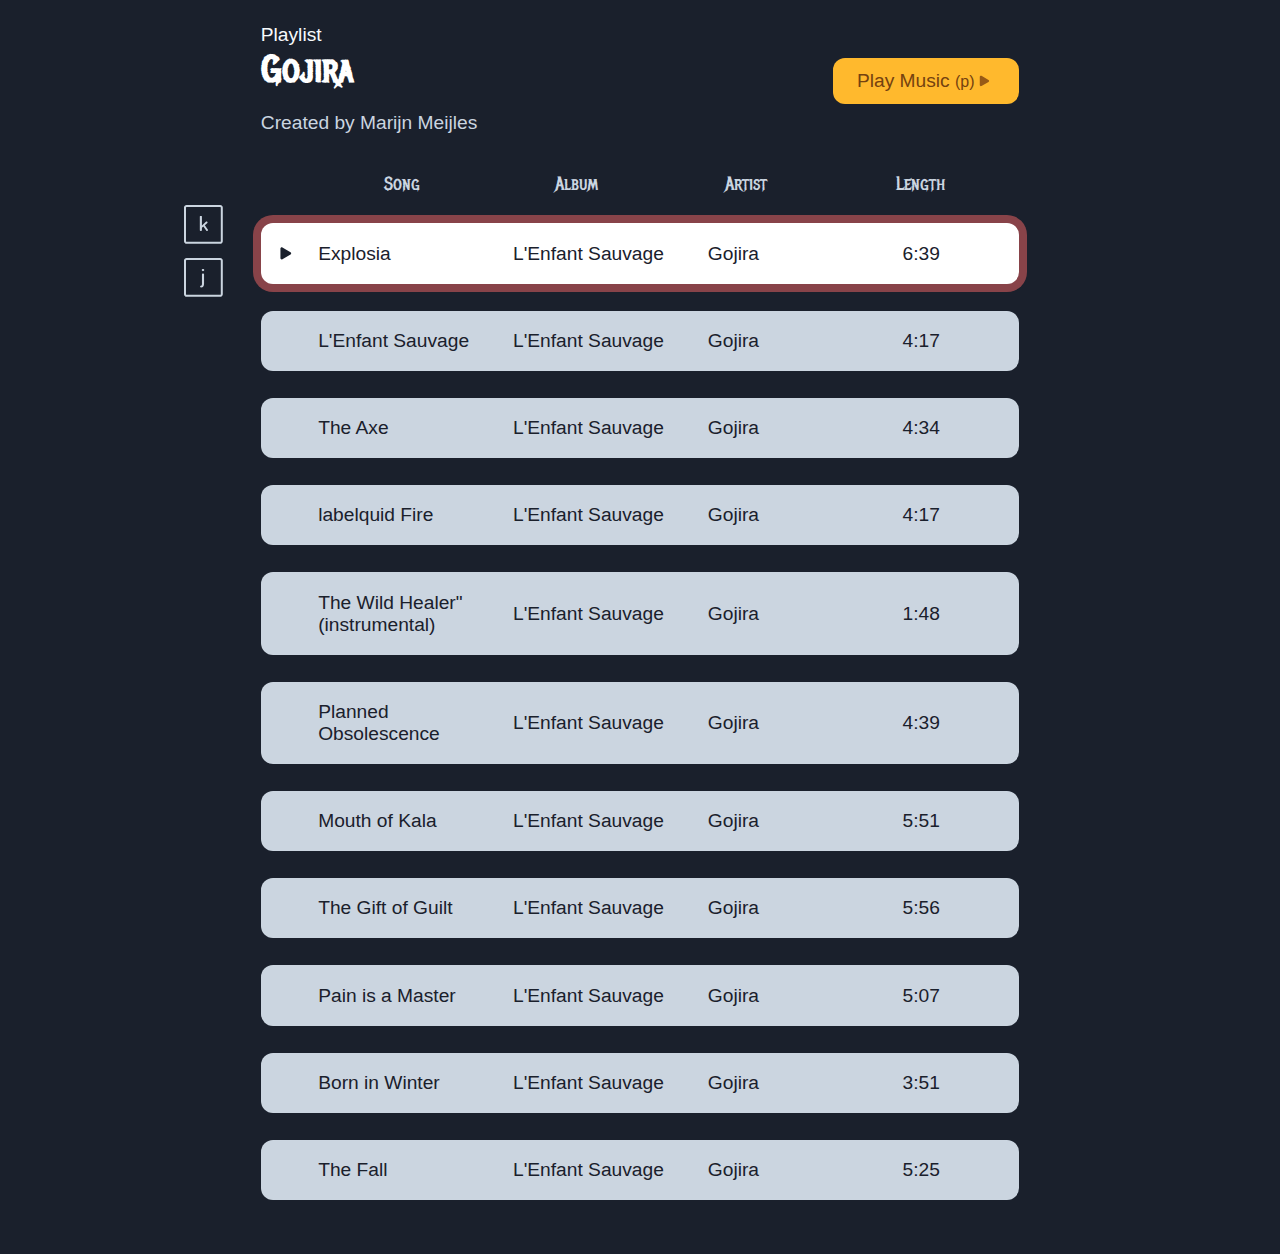
==== commit 7e223a0c: "remove numbers" ====
--- a/index.html
+++ b/index.html
@@ -28,20 +28,20 @@
                 <span>Length</span>
             </header>
             <div class="playlist">
-                <label> 1
-                    <img src="assets/img/playcard.svg" alt="play button">
-                    <audio>
-                        <source src="assets/audio/gojira-explosia.mp3" type="audio/mpeg">
-                        Your browser does not support the audio element.
-                    </audio>
-                    
+                <label>
+                    <img src="assets/img/playcard.svg" alt="play button">
+                    <audio>
+                        <source src="assets/audio/gojira-explosia.mp3" type="audio/mpeg">
+                        Your browser does not support the audio element.
+                    </audio>
+
                     <input type="checkbox" name="Explosia" id="Explosia">
                     <span>Explosia</span>
                     <span>L'Enfant Sauvage</span>
                     <span>Gojira</span>
                     <span>6:39</span>
                 </label>
-                <label> 2
+                <label>
                     <img src="assets/img/playcard.svg" alt="play button">
                     <audio>
                         <source src="assets/audio/gojira-lenfant-sauvage.mp3" type="audio/mpeg">
@@ -56,7 +56,7 @@
                     <span>Gojira</span>
                     <span>4:17</span>
                 </label>
-                <label> 3
+                <label>
                     <img src="assets/img/playcard.svg" alt="play button">
                     <audio>
                         <source src="assets/audio/gojira-explosia.mp3" type="audio/mpeg">
@@ -71,7 +71,7 @@
                     <span>Gojira</span>
                     <span>4:34</span>
                 </label>
-                <label> 4
+                <label>
                     <img src="assets/img/playcard.svg" alt="play button">
                     <audio>
                         <source src="assets/audio/gojira-explosia.mp3" type="audio/mpeg">
@@ -86,7 +86,7 @@
                     <span>Gojira</span>
                     <span>4:17</span>
                 </label>
-                <label> 5
+                <label>
                     <img src="assets/img/playcard.svg" alt="play button">
                     <audio>
                         <source src="assets/audio/gojira-explosia.mp3" type="audio/mpeg">
@@ -101,7 +101,7 @@
                     <span>Gojira</span>
                     <span>1:48</span>
                 </label>
-                <label> 6
+                <label>
                     <img src="assets/img/playcard.svg" alt="play button">
                     <audio>
                         <source src="assets/audio/gojira-explosia.mp3" type="audio/mpeg">
@@ -116,7 +116,7 @@
                     <span>Gojira</span>
                     <span>4:39</span>
                 </label>
-                <label> 7
+                <label>
                     <img src="assets/img/playcard.svg" alt="play button">
                     <audio>
                         <source src="assets/audio/gojira-explosia.mp3" type="audio/mpeg">
@@ -131,7 +131,7 @@
                     <span>Gojira</span>
                     <span>5:51</span>
                 </label>
-                <label> 8
+                <label>
                     <img src="assets/img/playcard.svg" alt="play button">
                     <audio>
                         <source src="assets/audio/gojira-explosia.mp3" type="audio/mpeg">
@@ -146,7 +146,7 @@
                     <span>Gojira</span>
                     <span>5:56</span>
                 </label>
-                <label> 9
+                <label>
                     <img src="assets/img/playcard.svg" alt="play button">
                     <audio>
                         <source src="assets/audio/gojira-explosia.mp3" type="audio/mpeg">
@@ -161,7 +161,7 @@
                     <span>Gojira</span>
                     <span>5:07</span>
                 </label>
-                <label> 10
+                <label>
                     <img src="assets/img/playcard.svg" alt="play button">
                     <audio>
                         <source src="assets/audio/gojira-explosia.mp3" type="audio/mpeg">
@@ -176,7 +176,7 @@
                     <span>Gojira</span>
                     <span>3:51</span>
                 </label>
-                <label> 11
+                <label>
                     <img src="assets/img/playcard.svg" alt="play button">
                     <audio>
                         <source src="assets/audio/gojira-explosia.mp3" type="audio/mpeg">
